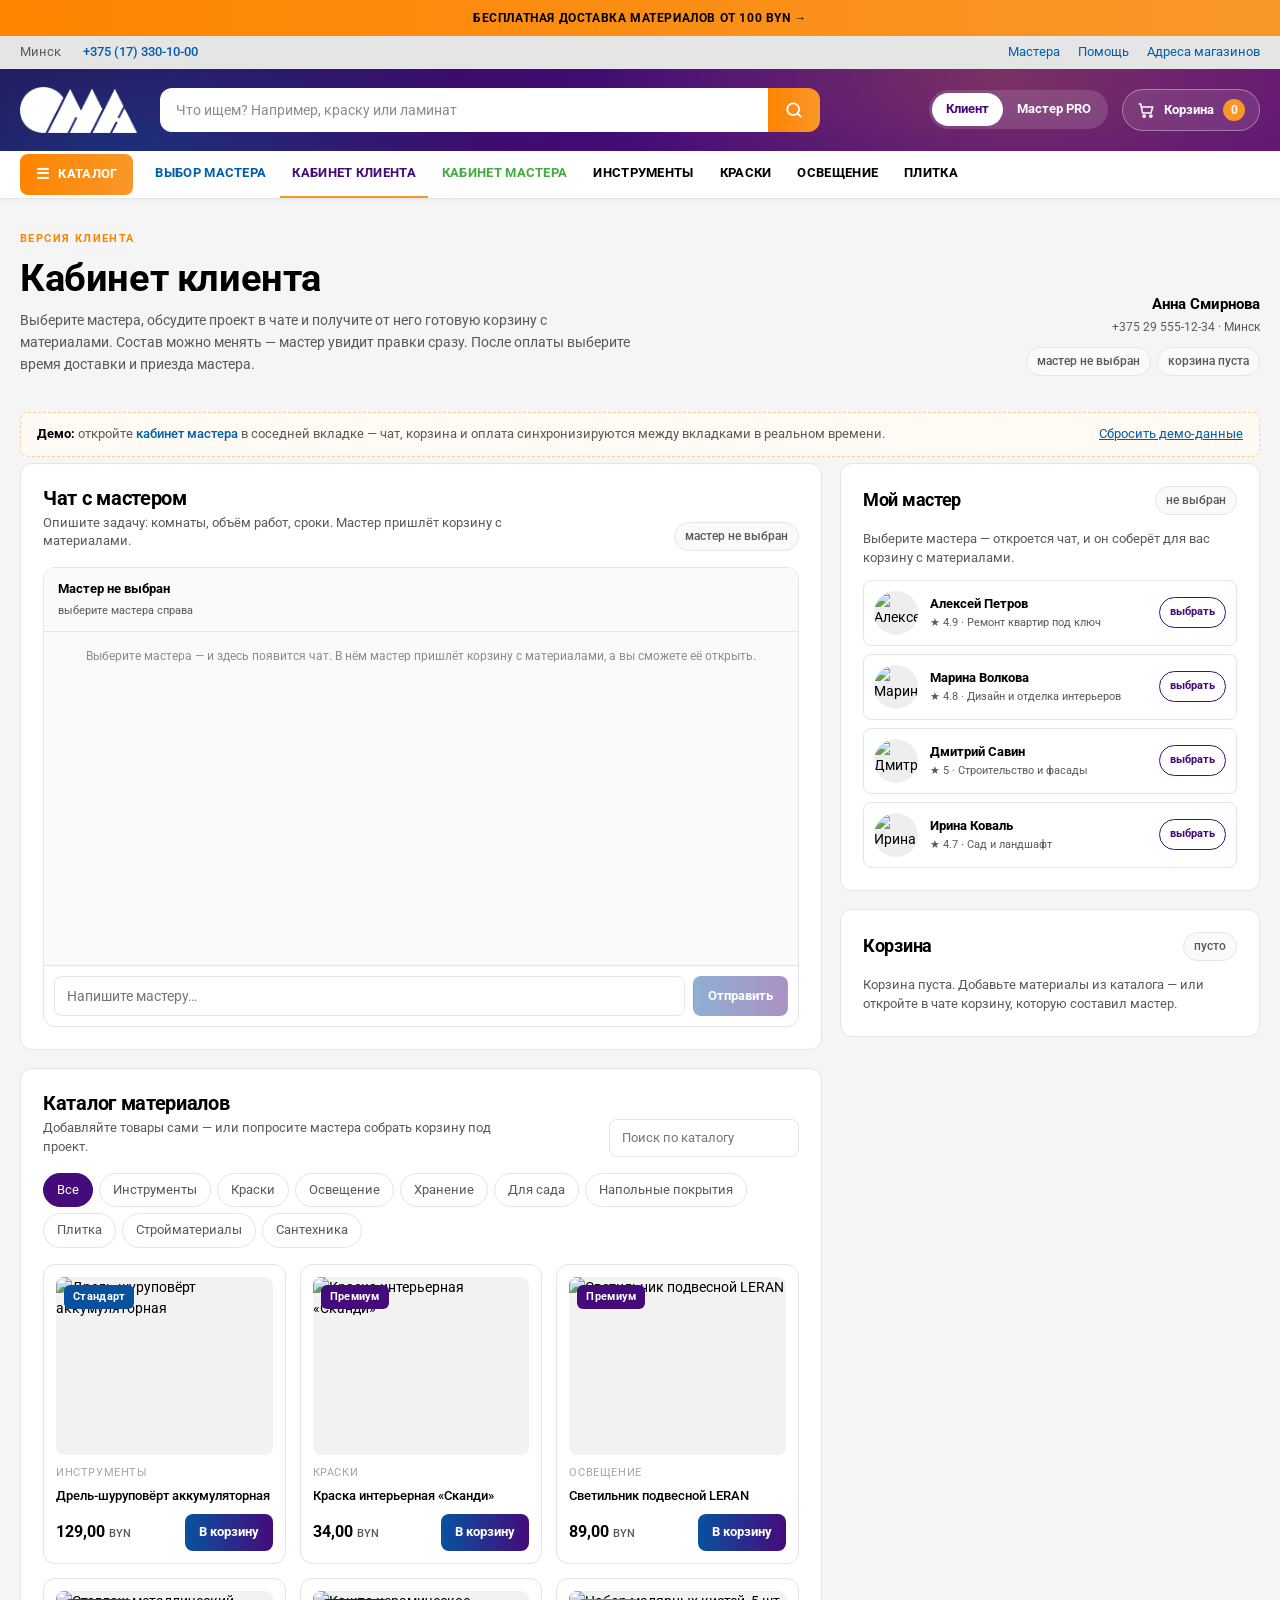
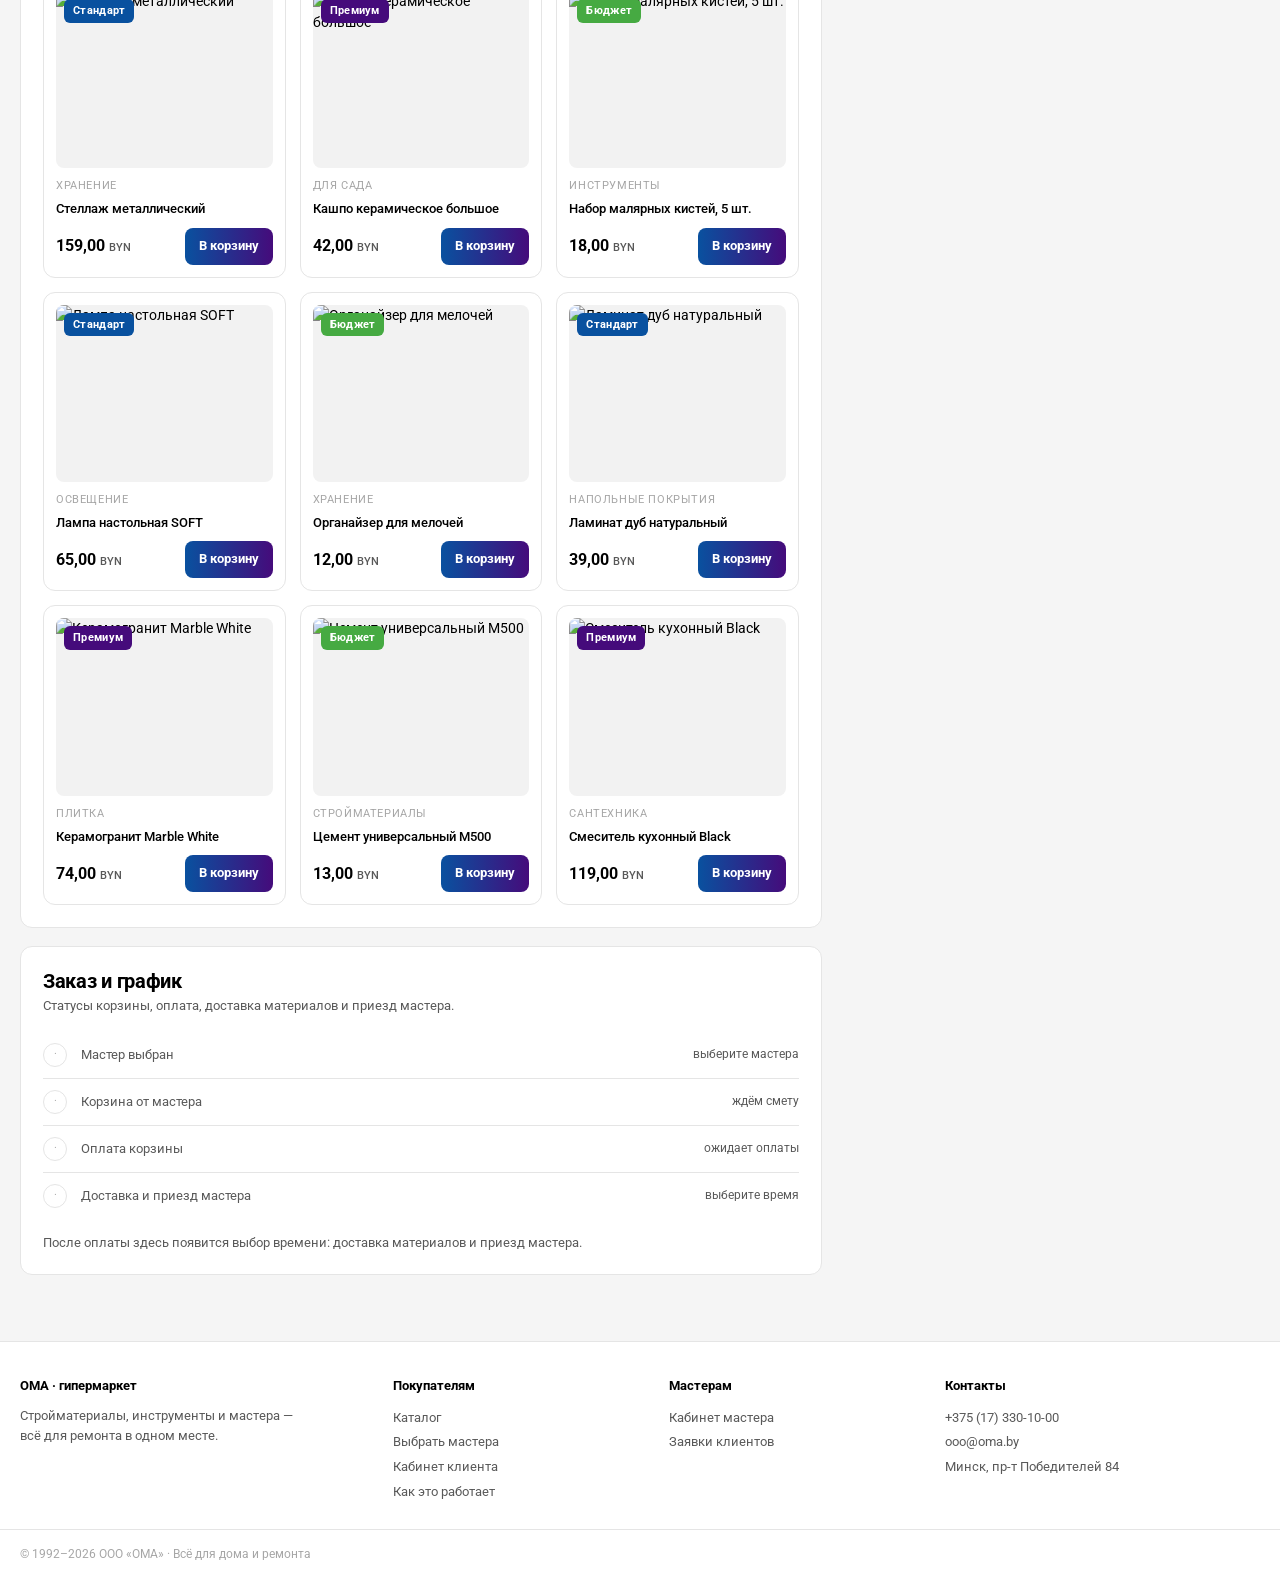
==== client.html @ ee899f6c "Initial commit" ====
<!doctype html>
<html lang="ru">
<head>
  <meta charset="UTF-8">
  <meta name="viewport" content="width=device-width, initial-scale=1.0">
  <title>Кабинет клиента — ОМА</title>
  <link rel="preconnect" href="https://fonts.googleapis.com">
  <link rel="preconnect" href="https://fonts.gstatic.com" crossorigin>
  <link href="https://fonts.googleapis.com/css2?family=Roboto:wght@400;500;700&display=swap" rel="stylesheet">
  <link rel="stylesheet" href="css/styles.css">
  <link rel="stylesheet" href="css/cabinet.css">
  <script defer src="js/data.js"></script>
  <script defer src="js/store.js"></script>
  <script defer src="js/ui.js"></script>
  <script defer src="js/client.js"></script>
</head>
<body data-page="client">
  <div id="site-header"></div>

  <main class="container">
    <section class="cabinet-head">
      <div>
        <span class="eyebrow">Версия клиента</span>
        <h1>Кабинет клиента</h1>
        <p>Выберите мастера, обсудите проект в чате и получите от него готовую корзину с материалами. Состав можно менять — мастер увидит правки сразу. После оплаты выберите время доставки и приезда мастера.</p>
      </div>
      <div class="cabinet-head__side">
        <div class="who">
          <b>Анна Смирнова</b>
          <span id="who-line">+375 29 555-12-34 · Минск</span>
        </div>
        <div class="statusbar" id="statusbar"></div>
      </div>
    </section>

    <div class="demo-bar">
      <span><b>Демо:</b> откройте <a href="master.html" target="_blank" rel="noopener">кабинет мастера</a> в соседней вкладке — чат, корзина и оплата синхронизируются между вкладками в реальном времени.</span>
      <span class="demo-bar__short"><b>Демо:</b> откройте <a href="master.html" target="_blank" rel="noopener">кабинет мастера</a> в соседней вкладке — данные синхронизируются.</span>
      <button class="link-button" id="demo-reset" type="button">Сбросить демо-данные</button>
    </div>

    <div class="cabinet">
      <section class="cabinet__main">
        <article class="panel" id="chat">
          <div class="panel__head">
            <div>
              <h2>Чат с мастером</h2>
              <p class="panel__hint" id="chat-hint">Опишите задачу: комнаты, объём работ, сроки. Мастер пришлёт корзину с материалами.</p>
            </div>
            <span class="chip" id="chat-chip">мастер не выбран</span>
          </div>
          <div class="chat">
            <div class="chat__head" id="chat-head"></div>
            <div class="chat__log" id="chat-log"></div>
            <form class="chat__form" id="chat-form" autocomplete="off">
              <input id="chat-input" placeholder="Напишите мастеру…" aria-label="Сообщение мастеру">
              <button class="button button-dark button--sm" type="submit">Отправить</button>
            </form>
          </div>
        </article>

        <article class="panel" id="catalog">
          <div class="panel__head">
            <div>
              <h2>Каталог материалов</h2>
              <p class="panel__hint">Добавляйте товары сами — или попросите мастера собрать корзину под проект.</p>
            </div>
            <input class="input input--sm" id="catalog-search" placeholder="Поиск по каталогу" aria-label="Поиск по каталогу">
          </div>
          <div class="chips" id="catalog-filters"></div>
          <div class="product-grid product-grid--dense" id="client-catalog"></div>
        </article>

        <article class="panel" id="order">
          <div class="panel__head">
            <div>
              <h2>Заказ и график</h2>
              <p class="panel__hint">Статусы корзины, оплата, доставка материалов и приезд мастера.</p>
            </div>
          </div>
          <div id="order-body"></div>
        </article>
      </section>

      <aside class="cabinet__side">
        <article class="panel" id="master-panel">
          <div class="panel__title"><h2>Мой мастер</h2><span class="chip" id="master-state">не выбран</span></div>
          <div id="master-body"></div>
        </article>

        <article class="panel" id="cart">
          <div class="panel__title"><h2>Корзина</h2><span class="chip" id="cart-chip">пусто</span></div>
          <div id="cart-body"></div>
        </article>
      </aside>
    </div>
  </main>

  <div id="site-footer"></div>
</body>
</html>
---- css/styles.css ----
/* ==========================================================================
   ОМА · базовые стили и компоненты сайта
   Палитра и приёмы — как на oma.by: тёмно-фиолетовая шапка с белым логотипом,
   оранжевые акценты, белые карточки на светлом фоне, Roboto, радиусы 10–12 px.
   ========================================================================== */

:root {
    /* фирменные цвета */
    --orange: #f89728;
    --orange-dark: #ff8400;
    --orange-grad: linear-gradient(90deg, #ff8400 0%, #f89728 100%);
    --purple: #450b7b;
    --purple-soft: #f3edf9;
    --blue: #09519f;
    --blue-link: #005ead;
    --navy: #001a34;
    --green: #46aa42;
    --red: #e31235;
    --primary-grad: linear-gradient(90deg, #09519f 0%, #450b7b 100%);
    --purple-grad: linear-gradient(120deg, #2a1150 0%, #450b7b 55%, #5a1178 100%);

    /* нейтральные */
    --bg: #f5f5f5;
    --surface: #fff;
    --line: #e5e5e5;
    --line-soft: #ededed;
    --text: #000;
    --muted: #595959;
    --muted-2: #a6a6a6;

    /* геометрия */
    --radius: 12px;
    --radius-sm: 8px;
    --radius-pill: 999px;
    --shadow: 0 2px 10px rgba(0, 0, 0, .07);
    --shadow-hover: 0 8px 24px rgba(0, 0, 0, .12);
    --container: 1300px;
}

* { box-sizing: border-box; }
html { scroll-behavior: smooth; }
body {
    margin: 0;
    color: var(--text);
    background: var(--bg);
    font: 14px/1.5 Roboto, "Segoe UI", Arial, Helvetica, sans-serif;
    -webkit-font-smoothing: antialiased;
}
a { color: inherit; text-decoration: none; }
img { max-width: 100%; }
button, input, select, textarea { font: inherit; color: inherit; }
button { cursor: pointer; }
h1, h2, h3, p, figure { margin-top: 0; }
h1 { font-size: clamp(28px, 3.4vw, 40px); line-height: 1.15; letter-spacing: -.4px; margin-bottom: 14px; }
h2 { font-size: 26px; line-height: 1.2; letter-spacing: -.3px; margin-bottom: 8px; }
h3 { font-size: 16px; line-height: 1.3; margin-bottom: 6px; }
small { font-size: 12px; }

.container { max-width: var(--container); margin: 0 auto; padding: 0 20px; }
.eyebrow {
    display: block;
    color: var(--orange-dark);
    font-size: 11px;
    font-weight: 700;
    letter-spacing: 1.4px;
    text-transform: uppercase;
    margin-bottom: 10px;
}
.muted { color: var(--muted); }
.small { font-size: 12px; }
.note { margin: 0; color: var(--muted); font-size: 12.5px; line-height: 1.55; }
.divider { border: 0; border-top: 1px solid var(--line); margin: 18px 0; }

/* ------------------------------------------------------------ кнопки */
.button {
    display: inline-flex;
    align-items: center;
    justify-content: center;
    gap: 8px;
    padding: 12px 20px;
    border: 1px solid transparent;
    border-radius: var(--radius-sm);
    font-size: 14px;
    font-weight: 700;
    line-height: 1.2;
    text-align: center;
    transition: filter .15s, background .15s, border-color .15s, color .15s;
}
.button-dark { color: #fff; background: var(--primary-grad); }
.button-dark:hover { filter: brightness(1.12); }
.button-orange { color: #fff; background: var(--orange-grad); }
.button-orange:hover { filter: brightness(1.06); }
.button-ghost { color: var(--blue-link); background: #fff; border-color: #cfd8e4; }
.button-ghost:hover { border-color: var(--blue-link); }
.button-light { color: var(--purple); background: #fff; border-color: #fff; }
.button-light:hover { background: var(--purple-soft); }
.button[disabled], .button:disabled { opacity: .45; cursor: not-allowed; filter: none; }
.button--wide { display: flex; width: 100%; }
.button--sm { padding: 9px 14px; font-size: 13px; }

/* --------------------------------------------------------- подписи/чипы */
.chip {
    display: inline-flex;
    align-items: center;
    gap: 6px;
    padding: 5px 10px;
    border: 1px solid var(--line);
    border-radius: var(--radius-pill);
    background: #fafafa;
    color: var(--muted);
    font-size: 11.5px;
    font-weight: 500;
    white-space: nowrap;
}
.chip--green { background: #edf7ec; border-color: #cfe8cd; color: #2f6a2b; }
.chip--yellow { background: #fff5e6; border-color: #ffd9a8; color: #9a5a00; }
.chip--dark { background: var(--purple); border-color: var(--purple); color: #fff; }
.chip--opened { background: #eaf1fb; border-color: #c6d8ef; color: #1f4c86; }
.chip--red { background: #fdecef; border-color: #f7c6cf; color: #b00d2b; }

/* ----------------------------------------------------------- переключатель */
.role-switch {
    display: inline-flex;
    padding: 3px;
    border-radius: var(--radius-pill);
    background: rgba(255, 255, 255, .14);
}
.role-switch__item {
    padding: 7px 14px;
    border-radius: var(--radius-pill);
    color: #fff;
    font-size: 12.5px;
    font-weight: 700;
    white-space: nowrap;
}
.role-switch__item:hover { background: rgba(255, 255, 255, .12); }
.role-switch__item.is-active { background: #fff; color: var(--purple); }

/* ==========================================================================
   Шапка
   ========================================================================== */

.promo-strip {
    background: var(--orange-grad);
    color: #000;
    text-align: center;
    font-size: 12px;
    font-weight: 700;
    letter-spacing: .6px;
    text-transform: uppercase;
    padding: 9px 20px;
}
.promo-strip a:hover { text-decoration: underline; }
.promo-strip__full { display: inline; }
.promo-strip__short { display: none; }

.topbar { background: #e5e5e5; color: var(--muted); font-size: 12.5px; }
.topbar__inner {
    max-width: var(--container);
    margin: 0 auto;
    padding: 7px 20px;
    display: flex;
    flex-wrap: wrap;
    align-items: center;
    gap: 10px 22px;
}
.topbar__phone { color: var(--blue-link); font-weight: 500; }
.topbar__links { margin-left: auto; display: flex; flex-wrap: wrap; gap: 18px; }
.topbar__links a { color: var(--blue-link); }
.topbar__links a:hover { text-decoration: underline; }

.header {
    position: sticky;
    top: 0;
    z-index: 30;
    background: var(--purple-grad);
    color: #fff;
}
.header::after {
    content: "";
    position: absolute;
    inset: 0;
    background:
        radial-gradient(600px 220px at 78% 10%, rgba(248, 151, 40, .26), transparent 70%),
        radial-gradient(520px 260px at 10% 110%, rgba(9, 81, 159, .5), transparent 70%);
    pointer-events: none;
}
.header__inner {
    position: relative;
    z-index: 1;
    max-width: var(--container);
    margin: 0 auto;
    padding: 18px 20px;
    display: flex;
    align-items: center;
    gap: 22px;
}
.logo { display: flex; align-items: center; flex: none; }
.logo img { display: block; height: 46px; width: auto; }
.logo:hover { filter: drop-shadow(0 2px 6px rgba(255, 255, 255, .35)); }

.search {
    position: relative;
    display: flex;
    flex: 1;
    min-width: 0;
    max-width: 660px;
    height: 44px;
}
.search input {
    flex: 1;
    min-width: 0;
    height: 100%;
    padding: 0 16px;
    border: 0;
    border-radius: var(--radius) 0 0 var(--radius);
    background: #fff;
    color: var(--text);
    font-size: 14px;
}
.search input::placeholder { color: #8b8b8b; }
.search input:focus { outline: 2px solid rgba(248, 151, 40, .65); outline-offset: -2px; }
.search__btn {
    display: grid;
    place-items: center;
    width: 52px;
    height: 100%;
    border: 0;
    border-radius: 0 var(--radius) var(--radius) 0;
    background: var(--orange-grad);
    color: #fff;
}
.search__btn:hover { filter: brightness(1.05); }
.search__btn svg { width: 20px; height: 20px; }

.header-actions { display: flex; align-items: center; gap: 14px; margin-left: auto; }
.cart-button {
    display: inline-flex;
    align-items: center;
    gap: 9px;
    padding: 9px 14px;
    border: 1px solid rgba(255, 255, 255, .35);
    border-radius: var(--radius-pill);
    background: rgba(255, 255, 255, .1);
    color: #fff;
    font-size: 13px;
    font-weight: 700;
}
.cart-button:hover { background: rgba(255, 255, 255, .2); }
.cart-button svg { width: 18px; height: 18px; }
.cart-button b {
    display: inline-grid;
    place-items: center;
    min-width: 22px;
    height: 22px;
    padding: 0 6px;
    border-radius: var(--radius-pill);
    background: var(--orange);
    color: #fff;
    font-size: 12px;
}

.nav { background: #fff; border-bottom: 1px solid var(--line); box-shadow: 0 2px 6px rgba(0, 0, 0, .04); }
.nav__inner {
    max-width: var(--container);
    margin: 0 auto;
    padding: 0 20px;
    display: flex;
    align-items: center;
    gap: 2px;
    overflow-x: auto;
    scrollbar-width: none;
}
.nav__inner::-webkit-scrollbar { display: none; }
.nav a {
    padding: 13px 12px;
    border-bottom: 2px solid transparent;
    color: var(--text);
    font-size: 12.5px;
    font-weight: 700;
    letter-spacing: .3px;
    text-transform: uppercase;
    white-space: nowrap;
}
.nav a:hover { color: var(--orange-dark); }
.nav a.active { border-color: var(--orange); color: var(--orange-dark); }
.nav__catalog {
    display: inline-flex;
    align-items: center;
    gap: 9px;
    margin-right: 8px;
    padding: 11px 16px !important;
    border: 0 !important;
    border-radius: var(--radius-sm);
    background: var(--orange-grad);
    color: #fff !important;
}
.nav__catalog:hover { filter: brightness(1.06); color: #fff !important; }
.nav__burger { font-size: 15px; line-height: 1; }
.nav__link--blue { color: var(--blue-link) !important; }
.nav__link--purple { color: var(--purple) !important; }
.nav__link--green { color: var(--green) !important; }

/* ==========================================================================
   Главная
   ========================================================================== */

.hero {
    display: grid;
    grid-template-columns: 1.15fr .85fr;
    margin: 26px 0 18px;
    border-radius: var(--radius);
    overflow: hidden;
    background: var(--purple-grad);
    color: #fff;
}
.hero__content { padding: 50px 8% 50px 7%; }
.hero__content .eyebrow { color: var(--orange); }
.hero__content h1 { color: #fff; max-width: 620px; }
.hero__content p { max-width: 540px; color: #ded4ea; font-size: 15px; line-height: 1.65; margin-bottom: 0; }
.hero-actions { display: flex; flex-wrap: wrap; gap: 10px; margin-top: 26px; }
.hero__facts { display: flex; flex-wrap: wrap; gap: 10px 26px; margin: 30px 0 0; padding: 0; list-style: none; }
.hero__facts li { color: #c9b8dd; font-size: 12.5px; }
.hero__facts b { display: block; color: #fff; font-size: 15px; }
.hero__visual {
    position: relative;
    display: grid;
    place-items: center;
    align-content: center;
    gap: 22px;
    padding: 40px;
    background:
        radial-gradient(420px 420px at 62% 32%, rgba(248, 151, 40, .42), transparent 62%),
        radial-gradient(520px 520px at 20% 90%, rgba(9, 81, 159, .72), transparent 65%);
}
.hero__visual::before {
    content: "";
    position: absolute;
    width: 380px;
    height: 380px;
    border: 2px solid rgba(255, 255, 255, .16);
    border-radius: 50%;
}
.hero__visual img { position: relative; width: 190px; filter: drop-shadow(0 8px 30px rgba(0, 0, 0, .35)); }
.hero__visual span {
    position: relative;
    max-width: 280px;
    text-align: center;
    color: #e7ddf2;
    font-size: 12.5px;
    line-height: 1.5;
}

.feature-row { display: grid; grid-template-columns: repeat(3, 1fr); gap: 14px; margin-bottom: 26px; }
.feature-card {
    display: flex;
    align-items: center;
    gap: 14px;
    padding: 18px 20px;
    background: var(--surface);
    border: 1px solid var(--line);
    border-radius: var(--radius);
    transition: box-shadow .18s, border-color .18s, transform .18s;
}
.feature-card:hover { border-color: #d6d6d6; box-shadow: var(--shadow); transform: translateY(-1px); }
.feature-icon {
    display: grid;
    place-items: center;
    width: 42px;
    height: 42px;
    flex: none;
    border-radius: 10px;
    background: #fff3e2;
    color: var(--orange-dark);
    font-size: 19px;
    font-weight: 700;
}
.feature-card b { display: block; font-size: 14px; }
.feature-card small { display: block; margin-top: 3px; color: var(--muted); font-size: 12px; }
.feature-card strong { margin-left: auto; color: var(--purple); font-size: 20px; }

/* --------------------------------------------------------------- каталог */
.catalog-section { padding: 30px 0 40px; }
.section-heading {
    display: flex;
    align-items: flex-end;
    justify-content: space-between;
    gap: 18px;
    margin-bottom: 18px;
}
.section-heading h2 { margin-bottom: 4px; }
.section-heading p { margin: 0; color: var(--muted); font-size: 13px; }
.controls { display: flex; gap: 10px; }
.input, .select {
    height: 42px;
    padding: 0 14px;
    border: 1px solid var(--line);
    border-radius: var(--radius-sm);
    background: #fff;
    font-size: 13.5px;
    outline: 0;
}
.input:focus, .select:focus { border-color: var(--orange); box-shadow: 0 0 0 3px rgba(248, 151, 40, .16); }
.input--sm { height: 38px; padding: 0 12px; font-size: 13px; width: 190px; }

.catalog-layout { display: grid; grid-template-columns: 220px minmax(0, 1fr); gap: 22px; }
.filters {
    align-self: start;
    padding: 18px;
    background: var(--surface);
    border: 1px solid var(--line);
    border-radius: var(--radius);
}
.filters h3 { margin: 18px 0 8px; color: var(--muted); font-size: 11px; letter-spacing: .8px; text-transform: uppercase; }
.filters h3:first-child { margin-top: 0; }
.filter {
    display: block;
    width: 100%;
    padding: 8px 10px;
    border: 0;
    border-radius: var(--radius-sm);
    background: transparent;
    color: var(--muted);
    text-align: left;
    font-size: 13px;
}
.filter:hover { background: #f5f5f5; color: var(--text); }
.filter.active { background: var(--purple-soft); color: var(--purple); font-weight: 700; }
.filter--link { color: var(--blue-link); }

.product-grid { display: grid; grid-template-columns: repeat(auto-fill, minmax(228px, 1fr)); gap: 16px; }
.product-card {
    display: flex;
    flex-direction: column;
    padding: 14px;
    background: var(--surface);
    border: 1px solid var(--line);
    border-radius: var(--radius);
    transition: box-shadow .18s, border-color .18s, transform .18s;
}
.product-card:hover { border-color: #d9d9d9; box-shadow: var(--shadow-hover); transform: translateY(-2px); }
.product-image-wrap { position: relative; display: block; margin-bottom: 10px; }
.product-image {
    display: block;
    width: 100%;
    aspect-ratio: 1 / .82;
    object-fit: cover;
    border-radius: var(--radius-sm);
    background: #f2f2f2;
}
.label {
    position: absolute;
    left: 8px;
    top: 8px;
    padding: 4px 9px;
    border-radius: 6px;
    background: var(--purple);
    color: #fff;
    font-size: 10.5px;
    font-weight: 700;
    letter-spacing: .3px;
}
.label--premium { background: var(--purple); }
.label--standard { background: var(--blue); }
.label--budget { background: var(--green); }
.category { color: var(--muted-2); font-size: 10.5px; letter-spacing: .6px; text-transform: uppercase; }
.product-card h3 { font-size: 14px; font-weight: 500; line-height: 1.35; margin: 6px 0 10px; }
.product-card h3 a:hover { color: var(--blue-link); }
.product-bottom { display: flex; align-items: center; justify-content: space-between; gap: 8px; margin-top: auto; }
.price { font-size: 18px; font-weight: 700; white-space: nowrap; }
.price small { color: var(--muted); font-size: 11px; font-weight: 500; }
.add-button {
    padding: 9px 14px;
    border: 0;
    border-radius: var(--radius-sm);
    background: var(--primary-grad);
    color: #fff;
    font-size: 12.5px;
    font-weight: 700;
    white-space: nowrap;
    transition: filter .15s;
}
.add-button:hover { filter: brightness(1.12); }
.add-button[disabled] { opacity: .45; cursor: not-allowed; }

/* --------------------------------------------------------- карточка товара */
.detail { padding: 26px 0 50px; }
.detail-crumbs { color: var(--muted); font-size: 12.5px; margin-bottom: 18px; }
.detail-crumbs a { color: var(--blue-link); }
.detail-grid { display: grid; grid-template-columns: 1fr 1fr; gap: 28px; align-items: start; }
.detail-image { width: 100%; aspect-ratio: 1 / .82; object-fit: cover; border-radius: var(--radius); background: #eee; }
.detail-info {
    padding: 26px;
    background: var(--surface);
    border: 1px solid var(--line);
    border-radius: var(--radius);
}
.detail-info h1 { font-size: clamp(24px, 3vw, 32px); margin: 8px 0 12px; }
.detail-info .price { display: block; font-size: 28px; margin-bottom: 18px; }
.detail-description { color: var(--muted); line-height: 1.65; margin-bottom: 20px; }
.specs { display: grid; grid-template-columns: 1fr 1fr; gap: 0 20px; margin: 0 0 22px; border-top: 1px solid var(--line); }
.specs div { padding: 11px 0; border-bottom: 1px solid var(--line); font-size: 13px; }
.specs span { display: block; color: var(--muted-2); font-size: 11px; margin-bottom: 3px; }
.detail-actions { display: flex; gap: 10px; }
.detail-actions .button { flex: 1; }
.detail-note { margin: 16px 0 0; font-size: 13px; color: var(--muted); }
.detail-note a { color: var(--blue-link); font-weight: 700; }
.related { margin-top: 40px; }
.related h2 { margin-bottom: 16px; }

/* -------------------------------------------------------------- мастера */
.page-intro { padding: 34px 0 24px; max-width: 760px; }
.page-intro p { color: var(--muted); line-height: 1.6; font-size: 14.5px; }
.master-layout { display: grid; grid-template-columns: minmax(0, 1fr) 340px; gap: 20px; padding-bottom: 50px; align-items: start; }
.master-grid { display: grid; grid-template-columns: repeat(2, minmax(0, 1fr)); gap: 16px; }
.master-card {
    display: flex;
    flex-direction: column;
    padding: 20px;
    background: var(--surface);
    border: 1px solid var(--line);
    border-radius: var(--radius);
    transition: box-shadow .18s, border-color .18s;
}
.master-card:hover { box-shadow: var(--shadow); }
.master-card--selected { border-color: var(--orange); box-shadow: 0 0 0 2px rgba(248, 151, 40, .18); }
.master-top { display: flex; gap: 14px; align-items: center; }
.avatar { width: 62px; height: 62px; border-radius: 50%; object-fit: cover; background: #eee; }
.master-card h3 { margin: 0 0 3px; font-size: 16px; }
.rating { color: var(--orange-dark); font-weight: 700; font-size: 13px; }
.master-card p { color: var(--muted); font-size: 13px; line-height: 1.5; margin: 14px 0; }
.master-tags { display: flex; flex-wrap: wrap; gap: 6px; margin-bottom: 16px; }
.master-tags span { padding: 4px 9px; border-radius: var(--radius-pill); background: #f5f5f5; color: var(--muted); font-size: 11px; }
.master-card__cta { margin-top: auto; }

.estimate-panel {
    position: sticky;
    top: 100px;
    align-self: start;
    padding: 22px;
    border-radius: var(--radius);
    background: var(--purple-grad);
    color: #fff;
}
.estimate-panel h2 { font-size: 20px; color: #fff; }
.estimate-panel h3 { font-size: 12px; letter-spacing: .8px; text-transform: uppercase; color: #c9b8dd; }
.estimate-empty { color: #cdbfdf; font-size: 12.5px; line-height: 1.55; }
.estimate-row { display: flex; justify-content: space-between; gap: 12px; padding: 10px 0; border-top: 1px solid rgba(255, 255, 255, .16); font-size: 13px; }
.estimate-total { display: flex; justify-content: space-between; padding-top: 14px; margin-top: 6px; border-top: 2px solid var(--orange); font-weight: 700; }
.estimate-actions { display: grid; gap: 8px; margin-top: 18px; }
.remove { border: 0; background: none; color: #ffb4b4; font-size: 12px; }

/* --------------------------------------------------- блоки главной внизу */
.steps-band { padding: 14px 0 34px; }
.steps { display: grid; grid-template-columns: repeat(4, 1fr); gap: 14px; }
.step {
    padding: 22px 20px;
    background: var(--surface);
    border: 1px solid var(--line);
    border-radius: var(--radius);
}
.step h3 { font-size: 15px; margin: 12px 0 6px; }
.step p { margin: 0; color: var(--muted); font-size: 12.5px; line-height: 1.55; }
.step__num {
    display: inline-grid;
    place-items: center;
    width: 30px;
    height: 30px;
    border-radius: 50%;
    background: #fff3e2;
    color: var(--orange-dark);
    font-weight: 700;
    font-size: 13px;
}
.roles-band { display: grid; grid-template-columns: 1fr 1fr; gap: 16px; padding-bottom: 50px; }
.role-card {
    display: block;
    padding: 30px;
    border: 1px solid var(--line);
    border-radius: var(--radius);
    background: var(--surface);
    transition: box-shadow .18s, transform .18s;
}
.role-card:hover { box-shadow: var(--shadow-hover); transform: translateY(-2px); }
.role-card h2 { margin: 6px 0 10px; }
.role-card p { max-width: 420px; color: var(--muted); line-height: 1.6; margin-bottom: 14px; }
.role-card__cta { display: inline-flex; align-items: center; gap: 6px; color: var(--orange-dark); font-size: 13px; font-weight: 700; }
.role-card--master { background: var(--purple-grad); border-color: transparent; color: #fff; }
.role-card--master .eyebrow { color: var(--orange); }
.role-card--master p { color: #d9cdea; }
.role-card--master .role-card__cta { color: #ffc987; }

/* ------------------------------------------------------------------ подвал */
.footer { position: relative; z-index: 10; margin-top: 20px; padding: 34px 0 22px; background: #fff; border-top: 1px solid var(--line); }
.footer__grid {
    max-width: var(--container);
    margin: 0 auto 24px;
    padding: 0 20px;
    display: grid;
    grid-template-columns: 1.4fr 1fr 1fr 1.3fr;
    gap: 26px 34px;
}
.footer__grid b { display: block; margin-bottom: 10px; font-size: 13px; }
.footer__grid a, .footer__grid span { display: block; padding: 3px 0; color: var(--muted); font-size: 12.5px; }
.footer__grid a:hover { color: var(--blue-link); }
.footer__grid p { margin: 0; max-width: 280px; color: var(--muted); font-size: 12.5px; line-height: 1.6; }
.footer__note {
    max-width: var(--container);
    margin: 0 auto;
    padding: 16px 20px 0;
    border-top: 1px solid var(--line);
    color: var(--muted-2);
    font-size: 11.5px;
}

/* ------------------------------------------------------- выдвижная корзина */
.modal-backdrop { position: fixed; inset: 0; z-index: 50; background: rgba(0, 0, 0, .45); }
.cart {
    position: fixed;
    right: 0;
    top: 0;
    z-index: 51;
    width: min(420px, 100%);
    height: 100%;
    display: flex;
    flex-direction: column;
    padding: 22px;
    background: #fff;
}
.cart-head { display: flex; align-items: center; justify-content: space-between; padding-bottom: 14px; border-bottom: 1px solid var(--line); }
.cart-head h2 { margin: 0; font-size: 18px; }
.cart-head button { border: 0; background: none; color: var(--muted); font-size: 24px; line-height: 1; }
.cart-items { flex: 1; overflow: auto; }
.cart-item { display: grid; grid-template-columns: 56px minmax(0, 1fr) auto; gap: 12px; padding: 14px 0; border-bottom: 1px solid var(--line); align-items: start; }
.cart-item img { width: 56px; height: 56px; object-fit: cover; border-radius: var(--radius-sm); }
.cart-item p { margin: 0 0 4px; font-size: 13px; }
.cart-total { display: flex; align-items: baseline; justify-content: space-between; padding-top: 16px; border-top: 1px solid var(--line); font-size: 15px; }
.cart-total span:last-child { font-size: 20px; font-weight: 700; }
.cart-checkout { margin-top: 14px; }
.empty { padding: 26px 18px; border-radius: var(--radius); background: #f5f5f5; color: var(--muted); text-align: center; font-size: 13px; }

/* --------------------------------------------------------------- адаптив */
@media (max-width: 1100px) {
    .hero { grid-template-columns: 1fr; }
    .hero__visual { min-height: 260px; }
    .master-layout { grid-template-columns: 1fr; }
    .estimate-panel { position: static; }
    .steps { grid-template-columns: 1fr 1fr; }
    .roles-band { grid-template-columns: 1fr; }
    .footer__grid { grid-template-columns: 1fr 1fr; }
}
@media (max-width: 850px) {
    .header__inner { flex-wrap: wrap; padding: 12px 16px; gap: 10px 12px; }
    .search { order: 3; flex-basis: 100%; max-width: none; width: 100%; }
    .header-actions { margin-left: auto; }
    .catalog-layout { grid-template-columns: 1fr; }
    .detail-grid { grid-template-columns: 1fr; }
    .section-heading { flex-direction: column; align-items: stretch; }
    .controls > * { flex: 1; min-width: 0; }
    .master-grid { grid-template-columns: 1fr; }
    .hero__content { padding: 34px 24px; }
    .hero__visual { min-height: 200px; padding: 24px; }
    .hero__visual::before { width: 240px; height: 240px; }
    .footer__grid { grid-template-columns: 1fr 1fr; }
}
@media (max-width: 560px) {
    :root { --radius: 10px; }
    .container { padding: 0 16px; }
    .promo-strip { font-size: 10.5px; letter-spacing: .3px; padding: 8px 10px; }
    .promo-strip__full { display: none; }
    .promo-strip__short { display: inline; }
    .topbar__inner { padding: 6px 16px; gap: 8px 14px; }
    .topbar__links { display: none; }
    /* на телефоне шапка не липнет, липким остаётся только меню */
    .header { position: relative; }
    .header__inner { padding: 10px 16px; gap: 8px 10px; }
    .logo img { height: 28px; }
    .header-actions { gap: 8px; }
    .cart-button { padding: 8px 10px; }
    .cart-button span { display: none; }
    .cart-button svg { width: 17px; height: 17px; }
    .role-switch__item { padding: 6px 9px; font-size: 11px; }
    .search { order: 3; flex-basis: 100%; height: 40px; }
    .nav { position: sticky; top: 0; z-index: 25; }
    .nav__inner { padding: 0 12px; gap: 0; }
    .nav a { padding: 11px 10px; font-size: 11.5px; }
    .nav__catalog { padding: 9px 12px !important; margin-right: 4px; }
    .nav__burger { font-size: 14px; }

    .hero { margin: 14px 0 10px; }
    .hero__content { padding: 26px 18px; }
    .hero__content h1 { font-size: 27px; }
    .hero__content p { font-size: 13.5px; line-height: 1.55; }
    .hero__visual { display: none; }
    .hero-actions { display: grid; gap: 8px; margin-top: 20px; }
    .hero-actions .button { width: 100%; }
    .hero__facts { gap: 10px 18px; margin-top: 20px; }
    .hero__facts b { font-size: 14px; }

    .feature-row { grid-template-columns: 1fr; gap: 10px; }
    .feature-card { padding: 14px 16px; }
    .feature-icon { width: 38px; height: 38px; }
    .section-heading h2 { font-size: 22px; }
    .controls { flex-direction: column; }
    .input, .select { width: 100%; }
    .catalog-section { padding: 20px 0 26px; }
    .filters { padding: 14px; }
    .steps { grid-template-columns: 1fr; gap: 10px; }
    .step { padding: 18px 16px; }
    .roles-band { gap: 12px; }
    .role-card { padding: 22px 18px; }
    .role-card h2 { font-size: 22px; }

    .product-grid { grid-template-columns: 1fr 1fr; gap: 10px; }
    .product-card { padding: 10px; }
    .product-card h3 { font-size: 12.5px; }
    .product-bottom { flex-direction: column; align-items: flex-start; gap: 8px; }
    .add-button { width: 100%; }

    .page-intro { padding: 22px 0 14px; }
    .page-intro h1 { font-size: 30px; }
    .page-intro p { font-size: 13.5px; }
    .master-card { padding: 16px; }
    .estimate-panel { padding: 18px; }

    .detail { padding: 16px 0 36px; }
    .detail-image { aspect-ratio: 1 / 1; }
    .detail-info { padding: 16px; }
    .specs { grid-template-columns: 1fr; }
    .detail-actions { flex-direction: column; }
    .related { margin-top: 26px; }
    .related h2 { font-size: 20px; }

    .footer { padding: 26px 0 18px; }
    .footer__grid { grid-template-columns: 1fr; gap: 18px; }
    .cart { padding: 16px; }
}

/* очень узкие экраны (iPhone SE и подобные) */
@media (max-width: 380px) {
    .header__inner { gap: 8px; padding: 9px 12px; }
    /* логотип и корзина в одной строке, переключатель версий — под ними */
    .header-actions { display: contents; }
    .logo { order: 1; }
    .cart-button { order: 2; margin-left: auto; }
    .role-switch { order: 3; align-self: flex-start; }
    .search { order: 4; }
    .logo img { height: 26px; }
    .role-switch { padding: 2px; }
    .role-switch__item { padding: 5px 7px; font-size: 10px; }
    .cart-button { padding: 7px 8px; gap: 6px; }
    .cart-button b { min-width: 20px; height: 20px; font-size: 11px; }
    .search { height: 38px; }
    .search input { font-size: 12.5px; padding: 0 12px; }
    .search__btn { width: 44px; }
    .nav a { padding: 10px 8px; font-size: 11px; }
    .nav__catalog { padding: 8px 10px !important; }
    .container { padding: 0 12px; }
    .hero__content { padding: 22px 14px; }
    .hero__content h1 { font-size: 24px; }
    .hero__content p { font-size: 13px; }
    .panel__head h2 { font-size: 22px; }
    .cabinet-head h1 { font-size: 24px; }
    .product-grid { gap: 8px; }
    .product-card { padding: 8px; }
    .product-card h3 { font-size: 12px; }
    .add-button { font-size: 11.5px; padding: 8px 10px; }
    .chip { font-size: 10.5px; padding: 4px 8px; }
}
---- css/cabinet.css ----
/* ==========================================================================
   ОМА · кабинеты клиента и мастера
   Стиль oma.by: белые карточки с радиусом 12 px, фиолетовые акценты,
   оранжевые действия, чипы-пилюли, Roboto.
   ========================================================================== */

/* ---------------------------------------------------------- статус кабинета */
.cabinet-head {
    display: grid;
    grid-template-columns: minmax(0, 1fr) auto;
    align-items: end;
    gap: 18px;
    padding: 32px 0 20px;
}
.cabinet-head h1 { margin: 0 0 8px; font-size: clamp(28px, 3.2vw, 38px); }
.cabinet-head p { margin: 0; max-width: 620px; color: var(--muted); font-size: 14px; line-height: 1.6; }
.cabinet-head__side { display: flex; flex-direction: column; align-items: flex-end; gap: 10px; }
.who { text-align: right; }
.who b { display: block; font-size: 15px; }
.who span { color: var(--muted); font-size: 12px; }
.statusbar { display: flex; flex-wrap: wrap; gap: 6px; justify-content: flex-end; }

/* --------------------------------------------------------------- каркас */
.cabinet {
    display: grid;
    grid-template-columns: minmax(0, 1fr) 420px;
    gap: 18px;
    padding: 6px 0 46px;
    align-items: start;
}
.cabinet__main, .cabinet__side { display: grid; gap: 18px; min-width: 0; }
/* правая колонка вровень с чатом и в обычном потоке — скроллится вместе со страницей */
.cabinet__side { align-content: start; }

.panel {
    padding: 22px;
    background: var(--surface);
    border: 1px solid var(--line);
    border-radius: var(--radius);
}
.panel__head {
    display: flex;
    flex-wrap: wrap;
    align-items: flex-end;
    justify-content: space-between;
    gap: 12px;
    margin-bottom: 16px;
}
.panel__head h2 { margin: 0 0 4px; font-size: 20px; }
.panel__hint { margin: 0; max-width: 460px; color: var(--muted); font-size: 12.5px; line-height: 1.5; }
.panel__title { display: flex; align-items: center; justify-content: space-between; gap: 10px; margin-bottom: 14px; }
.panel__title h2, .panel__title h3 { margin: 0; font-size: 18px; }
.empty--pad { padding: 22px 14px; }
.is-flashing { outline: 2px solid var(--orange); outline-offset: 3px; transition: outline-color .2s; }

/* --------------------------------------------------------- демо-подсказка */
.demo-bar {
    display: flex;
    flex-wrap: wrap;
    align-items: center;
    justify-content: space-between;
    gap: 8px 18px;
    margin-top: 16px;
    padding: 12px 16px;
    border: 1px dashed #ffcf9b;
    border-radius: var(--radius-sm);
    background: #fffaf3;
    color: var(--muted);
    font-size: 12.5px;
    line-height: 1.5;
}
.demo-bar > span { flex: 1 1 420px; min-width: 0; }
.demo-bar__short { display: none; }
.demo-bar b { color: var(--text); }
.demo-bar a { color: var(--blue-link); font-weight: 500; }
.link-button {
    padding: 0;
    border: 0;
    background: none;
    color: var(--blue-link);
    font-size: 12.5px;
    text-decoration: underline;
    cursor: pointer;
}

/* --------------------------------------------------------------- каталог */
.chips { display: flex; flex-wrap: wrap; gap: 6px; margin-bottom: 16px; }
.chip-filter {
    padding: 7px 13px;
    border: 1px solid var(--line);
    border-radius: var(--radius-pill);
    background: #fff;
    color: var(--muted);
    font-size: 12.5px;
}
.chip-filter:hover { border-color: #cfcfcf; color: var(--text); }
.chip-filter.is-active { border-color: var(--purple); background: var(--purple); color: #fff; }
.product-grid--dense { grid-template-columns: repeat(3, minmax(0, 1fr)); gap: 14px; }
.product-grid--dense .product-card { padding: 12px; }
.product-grid--dense .product-card h3 { font-size: 13px; }
.product-grid--dense .price { font-size: 16px; }

/* --------------------------------------------------------------- корзина */
.cart-lines { display: grid; }
.cart-line {
    display: grid;
    grid-template-columns: 58px minmax(0, 1fr) auto;
    gap: 12px;
    padding: 13px 0;
    border-bottom: 1px solid var(--line);
    align-items: start;
}
.cart-line:last-child { border-bottom: 0; }
.cart-line img { width: 58px; height: 58px; object-fit: cover; border-radius: var(--radius-sm); background: #f2f2f2; }
.cart-line__name { margin: 0 0 6px; font-size: 13px; font-weight: 500; line-height: 1.35; }
.cart-line__meta { display: flex; flex-wrap: wrap; align-items: center; gap: 6px; }
.cart-line__sum { font-size: 13px; font-weight: 700; white-space: nowrap; text-align: right; }
.cart-line__del {
    padding: 3px 0;
    border: 0;
    background: none;
    color: #b3261e;
    font-size: 11.5px;
    text-decoration: underline;
}
.from-badge {
    display: inline-flex;
    align-items: center;
    gap: 4px;
    padding: 3px 9px;
    border: 1px solid #dcccf0;
    border-radius: var(--radius-pill);
    background: var(--purple-soft);
    color: var(--purple);
    font-size: 10.5px;
    font-weight: 500;
}
.qty { display: inline-flex; align-items: center; border: 1px solid var(--line); border-radius: var(--radius-sm); background: #fff; overflow: hidden; }
.qty button { width: 30px; height: 30px; border: 0; background: none; color: var(--text); font-size: 16px; line-height: 1; }
.qty button:hover { background: #f5f5f5; }
.qty span { min-width: 26px; text-align: center; font-size: 12.5px; font-weight: 700; }
.qty--sm button { width: 26px; height: 26px; font-size: 14px; }
.qty--sm span { min-width: 22px; font-size: 12px; }
.cart-total-row {
    display: flex;
    align-items: baseline;
    justify-content: space-between;
    gap: 12px;
    margin-top: 16px;
    padding-top: 14px;
    border-top: 1px solid var(--line);
}
.cart-total-row span:first-child { color: var(--muted); font-size: 13px; }
.cart-total-row b { font-size: 22px; }
.cart-hint { margin: 10px 0 0; color: var(--muted); font-size: 11.5px; line-height: 1.5; }
.pay-box { display: grid; gap: 10px; margin-top: 16px; }

.paid-banner {
    display: flex;
    align-items: center;
    gap: 10px;
    margin-top: 16px;
    padding: 12px 14px;
    border: 1px solid #cfe8cd;
    border-radius: var(--radius-sm);
    background: #edf7ec;
    color: #2f6a2b;
    font-size: 13px;
    font-weight: 700;
}
.check {
    display: inline-grid;
    place-items: center;
    width: 20px;
    height: 20px;
    flex: none;
    position: relative;
    overflow: hidden;
    border-radius: 50%;
    background: var(--green);
    font-size: 0;
    line-height: 0;
}
.check::after {
    content: "";
    width: 5px;
    height: 9px;
    margin: -2px 0 0 -1px;
    border: solid #fff;
    border-width: 0 2px 2px 0;
    transform: rotate(45deg);
}

/* ------------------------------------------------------- время и слоты */
.slot-group { margin-top: 18px; }
.slot-group__title {
    margin-bottom: 8px;
    color: var(--muted);
    font-size: 11px;
    font-weight: 700;
    letter-spacing: 1px;
    text-transform: uppercase;
}
.slots { display: flex; flex-wrap: wrap; gap: 6px; }
.slot {
    padding: 9px 12px;
    border: 1px solid var(--line);
    border-radius: var(--radius-sm);
    background: #fff;
    color: var(--text);
    font-size: 12.5px;
}
.slot:hover { border-color: var(--purple); }
.slot.is-active { border-color: var(--purple); background: var(--purple); color: #fff; }
.slot:disabled { opacity: .45; cursor: not-allowed; }
.schedule {
    display: grid;
    gap: 8px;
    margin-top: 18px;
    padding-top: 16px;
    border-top: 1px solid var(--line);
}
.schedule__row { display: flex; align-items: baseline; justify-content: space-between; gap: 12px; font-size: 13px; }
.schedule__row span { color: var(--muted); font-size: 12px; }
.schedule__row b { text-align: right; }

/* ---------------------------------------------------------- статусы/шаги */
.timeline { display: grid; }
.timeline__row {
    display: grid;
    grid-template-columns: 26px minmax(0, 1fr) auto;
    gap: 12px;
    align-items: center;
    padding: 11px 0;
    border-bottom: 1px solid var(--line);
    font-size: 13px;
}
.timeline__row:last-child { border-bottom: 0; }
.timeline__mark {
    display: grid;
    place-items: center;
    width: 24px;
    height: 24px;
    border: 1px solid var(--line);
    border-radius: 50%;
    background: #fff;
    color: var(--muted-2);
    font-size: 11px;
}
.timeline__row.is-done .timeline__mark { border-color: var(--green); background: var(--green); color: #fff; }
.timeline__row.is-done .timeline__label { font-weight: 700; }
.timeline__row.is-wait .timeline__label { color: var(--muted); }
.timeline__when { color: var(--muted); font-size: 11.5px; text-align: right; }

.status {
    display: inline-flex;
    align-items: center;
    gap: 5px;
    padding: 4px 10px;
    border: 1px solid var(--line);
    border-radius: var(--radius-pill);
    background: #fafafa;
    color: var(--muted);
    font-size: 11px;
    font-weight: 700;
    white-space: nowrap;
}
.status--draft { background: #f5f5f5; }
.status--shared { background: #fff5e6; border-color: #ffd9a8; color: #9a5a00; }
.status--opened { background: #eaf1fb; border-color: #c6d8ef; color: #1f4c86; }
.status--paid { background: #edf7ec; border-color: #cfe8cd; color: #2f6a2b; }
.status--wait { background: #fff; color: var(--muted); }

/* ---------------------------------------------------------- выбор мастера */
.pick-list { display: grid; gap: 8px; }
.pick {
    display: grid;
    grid-template-columns: 44px minmax(0, 1fr) auto;
    gap: 12px;
    align-items: center;
    padding: 10px;
    border: 1px solid var(--line);
    border-radius: var(--radius-sm);
    background: #fff;
    text-align: left;
    cursor: pointer;
}
.pick:hover { border-color: var(--purple); box-shadow: var(--shadow); }
.pick img { width: 44px; height: 44px; border-radius: 50%; object-fit: cover; background: #eee; }
.pick b { display: block; font-size: 13px; }
.pick small { display: block; margin-top: 2px; color: var(--muted); font-size: 11px; }
.pick__cta {
    padding: 6px 10px;
    border: 1px solid var(--purple);
    border-radius: var(--radius-pill);
    color: var(--purple);
    font-size: 11px;
    font-weight: 700;
    white-space: nowrap;
}
.pick--active { border-color: var(--purple); background: var(--purple-soft); }
.master-now { display: flex; align-items: center; gap: 12px; }
.master-now img { width: 54px; height: 54px; border-radius: 50%; object-fit: cover; background: #eee; }
.master-now b { display: block; font-size: 15px; }
.master-now small { color: var(--muted); font-size: 12px; }

/* ------------------------------------------------------------------- чат */
.chat {
    display: flex;
    flex-direction: column;
    height: 460px;
    border: 1px solid var(--line);
    border-radius: var(--radius);
    background: #fff;
    overflow: hidden;
}
.chat__head {
    display: flex;
    align-items: center;
    gap: 10px;
    padding: 11px 14px;
    border-bottom: 1px solid var(--line);
    background: #fafafa;
}
.chat__head img { width: 34px; height: 34px; border-radius: 50%; object-fit: cover; background: #eee; }
.chat__head b { display: block; font-size: 13px; }
.chat__head small { color: var(--muted); font-size: 11px; }
.chat__log {
    flex: 1;
    display: flex;
    flex-direction: column;
    gap: 9px;
    padding: 14px;
    overflow-y: auto;
    background: #fafafa;
    scroll-behavior: smooth;
}
.chat__form { display: flex; gap: 8px; padding: 10px; border-top: 1px solid var(--line); }
.chat__form input {
    flex: 1;
    min-width: 0;
    height: 40px;
    padding: 0 12px;
    border: 1px solid var(--line);
    border-radius: var(--radius-sm);
    background: #fff;
}
.chat__form input:focus { outline: 0; border-color: var(--orange); box-shadow: 0 0 0 3px rgba(248, 151, 40, .16); }

.msg {
    max-width: 86%;
    padding: 10px 12px;
    border: 1px solid var(--line);
    border-radius: 12px;
    background: #fff;
    font-size: 13px;
    line-height: 1.45;
}
.msg__meta { display: block; margin-top: 5px; color: var(--muted-2); font-size: 10.5px; }
.msg--mine { margin-left: auto; border-color: #dcccf0; background: var(--purple-soft); }
.msg--system {
    align-self: center;
    max-width: 100%;
    padding: 2px 8px;
    border: 0;
    background: transparent;
    color: #8b8b8b;
    font-size: 11.5px;
    text-align: center;
    line-height: 1.45;
}
.msg--cart { align-self: stretch; max-width: 100%; padding: 0; border: 0; background: transparent; }
.chat-cart {
    padding: 14px;
    border: 1px solid #dcccf0;
    border-radius: var(--radius-sm);
    background: #fff;
}
.chat-cart__kicker {
    display: block;
    margin-bottom: 6px;
    color: var(--purple);
    font-size: 10px;
    font-weight: 700;
    letter-spacing: 1px;
    text-transform: uppercase;
}
.chat-cart__title { display: block; margin-bottom: 4px; font-size: 14px; font-weight: 700; }
.chat-cart__meta { display: block; margin-bottom: 10px; color: var(--muted); font-size: 12px; }
.chat-cart__actions { display: flex; flex-wrap: wrap; gap: 8px; align-items: center; }

/* ---------------------------------------------------- живая корзина мастера */
.live {
    display: inline-flex;
    align-items: center;
    gap: 6px;
    color: #2f6a2b;
    font-size: 11px;
    font-weight: 700;
    letter-spacing: .6px;
    text-transform: uppercase;
}
.live__dot { width: 8px; height: 8px; border-radius: 50%; background: var(--green); animation: pulse 1.8s infinite; }
@keyframes pulse {
    0%, 100% { box-shadow: 0 0 0 0 rgba(70, 170, 66, .45); }
    50% { box-shadow: 0 0 0 6px rgba(70, 170, 66, 0); }
}
.live__time { color: var(--muted); font-weight: 400; letter-spacing: 0; text-transform: none; }
.flash { animation: flash-row 1.1s ease-out; }
@keyframes flash-row { from { background: #fff5e6; } to { background: transparent; } }

/* -------------------------------------------------------- кабинет мастера */
.master-bar {
    display: flex;
    flex-wrap: wrap;
    align-items: center;
    gap: 14px;
    padding: 16px 18px;
    border-radius: var(--radius);
    background: var(--purple-grad);
    color: #fff;
}
.master-bar__avatar { width: 46px; height: 46px; border-radius: 50%; object-fit: cover; background: #eee; }
.master-bar b { display: block; font-size: 14px; }
.master-bar small { display: block; color: #d5c7e6; font-size: 11.5px; }
.master-bar__right { display: flex; align-items: center; gap: 10px; margin-left: auto; }
.master-bar .select { border-color: rgba(255, 255, 255, .35); background: rgba(255, 255, 255, .12); color: #fff; }
.master-bar .select option { color: #000; }

.builder { display: grid; }
.builder-line {
    display: grid;
    grid-template-columns: minmax(0, 1fr) auto auto;
    gap: 10px;
    align-items: center;
    padding: 10px 0;
    border-bottom: 1px solid var(--line);
    font-size: 13px;
}
.builder-line:last-child { border-bottom: 0; }
.builder-line__name { min-width: 0; overflow: hidden; text-overflow: ellipsis; }
.builder-line__sum { font-size: 12.5px; font-weight: 700; white-space: nowrap; }
.builder__total {
    display: flex;
    align-items: baseline;
    justify-content: space-between;
    margin-top: 14px;
    padding-top: 12px;
    border-top: 1px solid var(--line);
    font-size: 13px;
}
.builder__total b { font-size: 21px; }

.mini-catalog { display: grid; gap: 8px; max-height: 340px; padding-right: 4px; overflow-y: auto; }
.mini-row {
    display: grid;
    grid-template-columns: 38px minmax(0, 1fr) auto;
    gap: 10px;
    align-items: center;
    padding: 8px;
    border: 1px solid var(--line);
    border-radius: var(--radius-sm);
    background: #fff;
}
.mini-row:hover { border-color: #d6d6d6; }
.mini-row img { width: 38px; height: 38px; border-radius: 6px; object-fit: cover; background: #f2f2f2; }
.mini-row b { display: block; font-size: 12px; font-weight: 500; line-height: 1.3; }
.mini-row small { display: block; color: var(--muted); font-size: 11px; line-height: 1.35; }
.mini-row__price { color: var(--text) !important; font-weight: 700; font-size: 11.5px !important; }
.mini-row__add {
    width: 30px;
    height: 30px;
    border: 0;
    border-radius: var(--radius-sm);
    background: var(--primary-grad);
    color: #fff;
    font-size: 16px;
    font-weight: 700;
    line-height: 1;
}
.mini-row__add:hover { filter: brightness(1.12); }
.mini-row__add:disabled { opacity: .4; cursor: not-allowed; }

.orders { display: grid; gap: 10px; }
.order-card {
    padding: 14px;
    border: 1px solid var(--line);
    border-radius: var(--radius-sm);
    background: #fff;
}
.order-card--live { border-color: #cfe8cd; background: #fbfdfb; }
.order-card__top { display: flex; flex-wrap: wrap; align-items: center; justify-content: space-between; gap: 8px; margin-bottom: 8px; }
.order-card__top b { font-size: 13px; }
.order-card__items { display: grid; gap: 5px; margin: 8px 0; }
.order-card__item { display: flex; justify-content: space-between; gap: 10px; color: var(--muted); font-size: 12px; }
.order-card__total {
    display: flex;
    justify-content: space-between;
    margin-top: 4px;
    padding-top: 8px;
    border-top: 1px solid var(--line);
    font-size: 13px;
    font-weight: 700;
}
.order-card__foot { display: flex; flex-wrap: wrap; gap: 8px; align-items: center; margin-top: 10px; }
.order-card__schedule {
    display: grid;
    gap: 4px;
    margin-top: 10px;
    padding-top: 10px;
    border-top: 1px dashed var(--line);
    font-size: 12px;
}
.order-card__schedule span { color: var(--muted); }

/* ------------------------------------------------------------------ тосты */
#toast-host {
    position: fixed;
    left: 20px;
    bottom: 20px;
    z-index: 60;
    display: flex;
    flex-direction: column;
    gap: 8px;
    max-width: min(360px, calc(100vw - 40px));
}
.toast {
    padding: 13px 16px;
    border-radius: 10px;
    background: var(--navy);
    color: #fff;
    font-size: 13px;
    box-shadow: 0 12px 30px rgba(0, 0, 0, .28);
    animation: toast-in .18s ease-out;
}
.toast--warn { background: #8c2f1d; }
.toast.is-leaving { opacity: 0; transform: translateY(6px); transition: .25s; }
@keyframes toast-in { from { opacity: 0; transform: translateY(8px); } to { opacity: 1; transform: none; } }

/* --------------------------------------------------------------- адаптив */
/* --------------------------------------------------------------- адаптив */
@media (max-width: 1100px) {
    .cabinet { grid-template-columns: minmax(0, 1fr); }
    .cabinet > .panel { min-width: 0; }
    .cabinet-head { grid-template-columns: 1fr; align-items: start; }
    .product-grid--dense { grid-template-columns: repeat(2, minmax(0, 1fr)); }

    /* на узких экранах панели идут в один поток: чат → мастер → корзина → каталог */
    .cabinet__main, .cabinet__side { display: contents; }
    body[data-page="client"] #chat { order: 1; }
    body[data-page="client"] #master-panel { order: 2; }
    body[data-page="client"] #cart { order: 3; }
    body[data-page="client"] #catalog { order: 4; }
    body[data-page="client"] #order { order: 5; }

    body[data-page="master"] #chat { order: 1; }
    body[data-page="master"] #builder { order: 2; }
    body[data-page="master"] #catalog { order: 3; }
    body[data-page="master"] #live-cart { order: 4; }
    body[data-page="master"] #orders { order: 5; }
}
@media (max-width: 850px) {
    .cabinet-head { padding: 18px 0 14px; }
    .cabinet-head__side { align-items: flex-start; }
    .who { text-align: left; }
    .statusbar { justify-content: flex-start; }
    .panel { padding: 16px; }
    .chat { height: 62vh; min-height: 360px; max-height: 520px; }
    .cabinet-head p { font-size: 13px; line-height: 1.55; }
}
@media (max-width: 560px) {
    .product-grid--dense { grid-template-columns: 1fr 1fr; gap: 10px; }
    .cabinet { padding: 4px 0 36px; gap: 14px; }
    .cabinet-head h1 { font-size: 26px; }
    .cabinet-head p { display: none; }
    .panel { padding: 14px; }
    .panel__head { gap: 8px; margin-bottom: 12px; }
    .panel__head h2 { font-size: 18px; }
    .panel__hint { font-size: 12px; }
    .demo-bar { padding: 10px 12px; font-size: 11.5px; line-height: 1.45; }
    .demo-bar > span { display: none; }
    .demo-bar > .demo-bar__short { display: inline; flex: 1 1 100%; }
    .chat { height: 58vh; min-height: 320px; max-height: 460px; }
    .chat__head small { font-size: 10.5px; }
    .msg { max-width: 92%; font-size: 12.5px; }
    .chat-cart { padding: 12px; }
    .cart-line { grid-template-columns: 48px minmax(0, 1fr) auto; gap: 10px; }
    .cart-line img { width: 48px; height: 48px; }
    .cart-line__name { font-size: 12.5px; }
    .cart-total-row b { font-size: 19px; }
    .paid-banner { font-size: 12px; }
    .slots { gap: 5px; }
    .slot { padding: 8px 10px; font-size: 11.5px; }
    .timeline__row { grid-template-columns: 22px minmax(0, 1fr); row-gap: 2px; }
    .timeline__when { grid-column: 2; text-align: left; }
    .schedule__row { font-size: 12.5px; }
    .master-bar { padding: 14px; gap: 12px; }
    .master-bar__right { width: 100%; margin-left: 0; flex-wrap: wrap; gap: 8px; }
    .master-bar__right > label { display: none; }
    .master-bar__right .select { flex: 1; min-width: 0; }
    .master-bar__right .button { flex: none; }
    .builder-line { grid-template-columns: minmax(0, 1fr) auto; }
    .builder-line__sum { display: none; }
    .mini-catalog { max-height: 300px; }
    .order-card__schedule { font-size: 11.5px; }
    .toast { font-size: 12px; padding: 11px 14px; }
    #toast-host { left: 12px; right: 12px; bottom: 12px; max-width: none; }
}
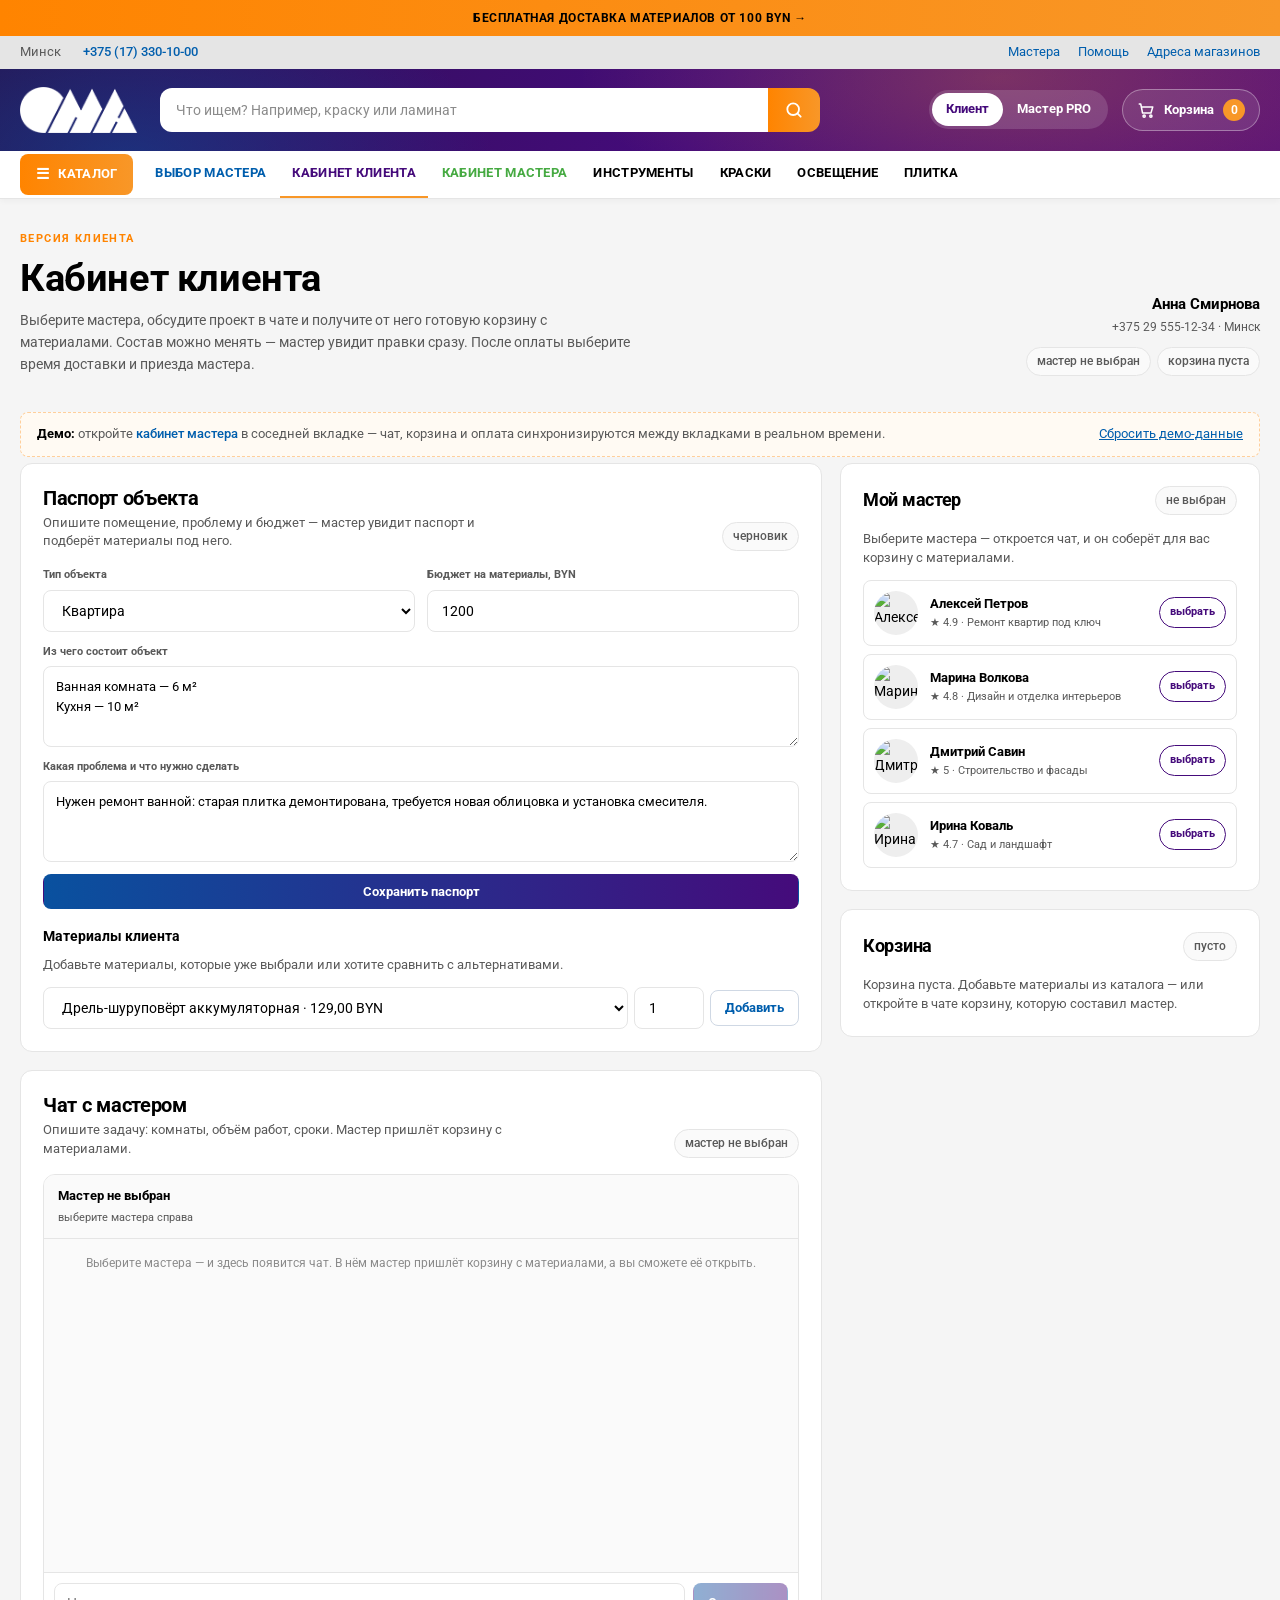
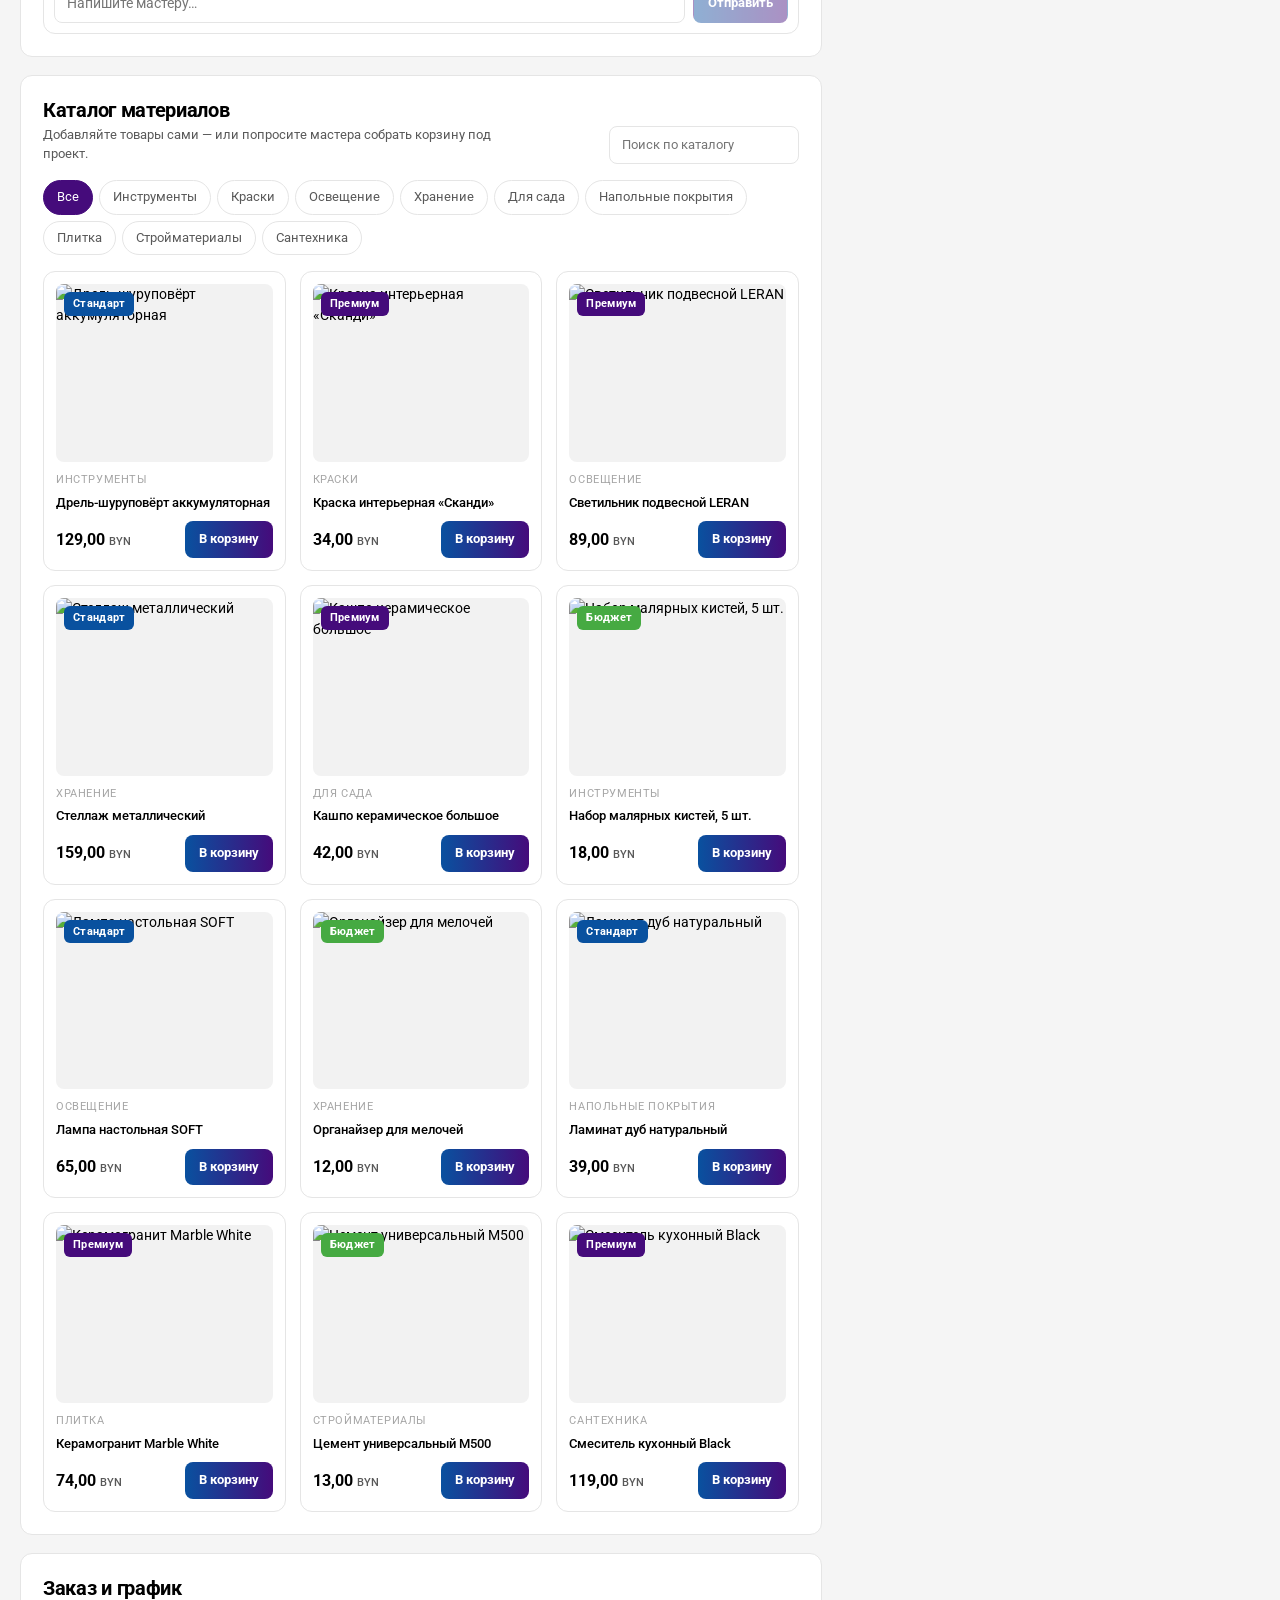
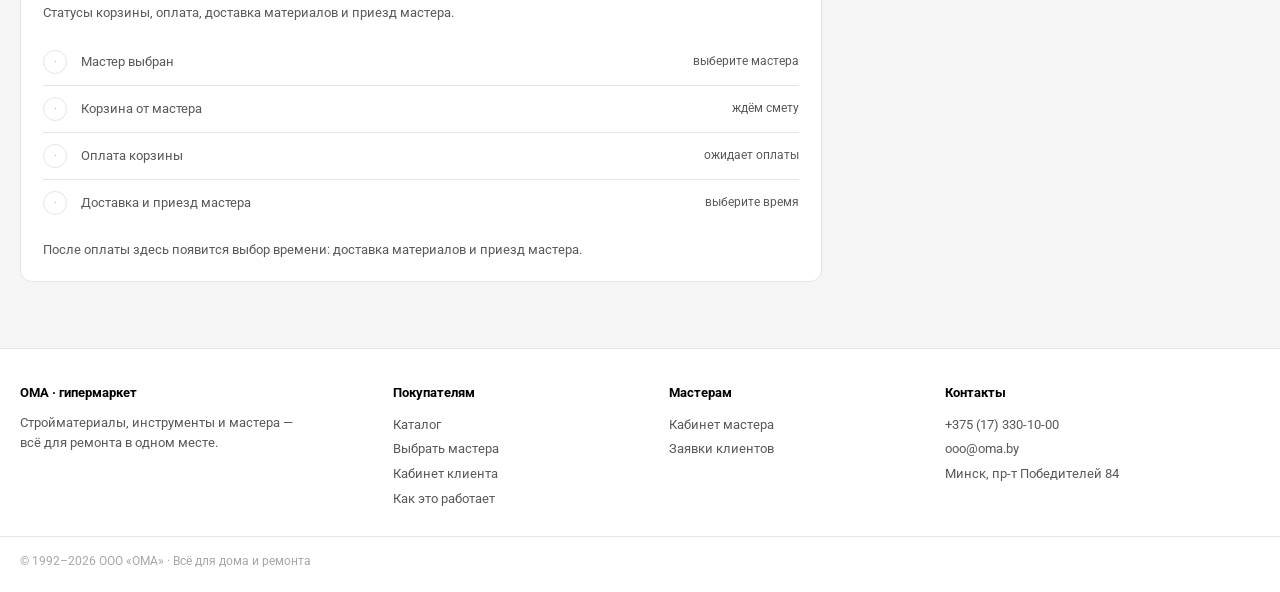
==== commit a94f4027: "123" ====
--- a/client.html
+++ b/client.html
@@ -41,6 +41,21 @@
 
     <div class="cabinet">
       <section class="cabinet__main">
+        <article class="panel passport" id="object-passport">
+          <div class="panel__head">
+            <div>
+              <h2>Паспорт объекта</h2>
+              <p class="panel__hint">Опишите помещение, проблему и бюджет — мастер увидит паспорт и подберёт материалы под него.</p>
+            </div>
+            <div class="panel__tools">
+              <span class="chip" id="passport-state">черновик</span>
+              <button class="link-button passport__toggle" type="button" data-passport-toggle aria-expanded="false">заполнить</button>
+            </div>
+          </div>
+          <div class="passport__bar" id="passport-bar"></div>
+          <div class="passport__body" id="passport-body"></div>
+        </article>
+
         <article class="panel" id="chat">
           <div class="panel__head">
             <div>
--- a/css/styles.css
+++ b/css/styles.css
@@ -739,11 +739,11 @@
 /* очень узкие экраны (iPhone SE и подобные) */
 @media (max-width: 380px) {
     .header__inner { gap: 8px; padding: 9px 12px; }
-    /* логотип и корзина в одной строке, переключатель версий — под ними */
+    /* логотип, переключатель версий и корзина в одной строке */
     .header-actions { display: contents; }
     .logo { order: 1; }
-    .cart-button { order: 2; margin-left: auto; }
-    .role-switch { order: 3; align-self: flex-start; }
+    .role-switch { order: 2; align-self: center; }
+    .cart-button { order: 3; margin-left: auto; }
     .search { order: 4; }
     .logo img { height: 26px; }
     .role-switch { padding: 2px; }
--- a/css/cabinet.css
+++ b/css/cabinet.css
@@ -52,6 +52,68 @@
 .panel__title h2, .panel__title h3 { margin: 0; font-size: 18px; }
 .empty--pad { padding: 22px 14px; }
 .is-flashing { outline: 2px solid var(--orange); outline-offset: 3px; transition: outline-color .2s; }
+
+/* --------------------------------------------------------- паспорт объекта */
+.panel__tools { display: flex; flex-wrap: wrap; align-items: center; gap: 10px; }
+.passport__toggle { display: none; }
+.passport__bar { display: none; }
+.passport__row { display: grid; grid-template-columns: repeat(3, minmax(0, 1fr)); gap: 8px; }
+.passport__stat { padding: 8px 10px; border-radius: var(--radius-sm); background: var(--purple-soft); }
+.passport__stat span { display: block; color: var(--muted); font-size: 10.5px; }
+.passport__stat b { display: block; margin-top: 2px; font-size: 13px; }
+
+.passport-form { display: grid; gap: 12px; }
+.passport-form label { display: grid; gap: 6px; }
+.passport-form label > span { color: var(--muted); font-size: 11px; font-weight: 700; }
+.form-grid { display: grid; grid-template-columns: 1fr 1fr; gap: 12px; }
+.textarea {
+    width: 100%;
+    min-height: 78px;
+    padding: 10px 12px;
+    border: 1px solid var(--line);
+    border-radius: var(--radius-sm);
+    background: #fff;
+    color: var(--text);
+    font: inherit;
+    font-size: 13px;
+    resize: vertical;
+}
+.textarea:focus { outline: 0; border-color: var(--orange); box-shadow: 0 0 0 3px rgba(248, 151, 40, .16); }
+
+.passport-materials { display: grid; gap: 8px; margin-top: 18px; }
+.passport-materials h3 { margin: 0 0 2px; font-size: 14px; }
+.passport-materials__list { display: grid; gap: 8px; }
+.passport-material, .master-material {
+    display: grid;
+    gap: 8px;
+    padding: 11px 12px;
+    border: 1px solid var(--line);
+    border-radius: var(--radius-sm);
+    background: #fff;
+}
+.passport-material { grid-template-columns: minmax(0, 1fr) auto; align-items: center; }
+.passport-material b, .master-material b { display: block; font-size: 13px; }
+.passport-material small, .master-material small { display: block; margin-top: 3px; color: var(--muted); font-size: 11px; }
+.passport-add { display: grid; grid-template-columns: minmax(0, 1fr) 70px auto; gap: 6px; align-items: center; margin-top: 4px; }
+.passport-summary { display: grid; grid-template-columns: 1fr 1fr; gap: 10px; }
+.passport-summary > div { padding: 10px 12px; border-radius: var(--radius-sm); background: var(--purple-soft); }
+.passport-summary span, .passport-detail > b { display: block; color: var(--muted); font-size: 11px; }
+.passport-summary b { display: block; margin-top: 3px; font-size: 14px; }
+.passport-detail { margin-top: 14px; }
+.passport-detail p { margin: 4px 0 0; font-size: 13px; line-height: 1.5; white-space: pre-line; }
+
+.master-material { grid-template-columns: minmax(0, 1fr) auto; align-items: center; }
+.master-material .material-alternatives, .master-material > .note { grid-column: 1 / -1; }
+.material-alternatives {
+    display: flex;
+    flex-wrap: wrap;
+    align-items: center;
+    gap: 6px 10px;
+    padding-top: 6px;
+    border-top: 1px solid var(--line);
+}
+.material-alternatives span { color: var(--muted); font-size: 11px; }
+.material-alternatives .link-button { font-size: 11px; text-align: left; }
 
 /* --------------------------------------------------------- демо-подсказка */
 .demo-bar {
@@ -545,19 +607,21 @@
     .cabinet-head { grid-template-columns: 1fr; align-items: start; }
     .product-grid--dense { grid-template-columns: repeat(2, minmax(0, 1fr)); }
 
-    /* на узких экранах панели идут в один поток: чат → мастер → корзина → каталог */
+    /* на узких экранах панели идут в один поток: паспорт → чат → мастер → корзина → каталог */
     .cabinet__main, .cabinet__side { display: contents; }
-    body[data-page="client"] #chat { order: 1; }
-    body[data-page="client"] #master-panel { order: 2; }
-    body[data-page="client"] #cart { order: 3; }
-    body[data-page="client"] #catalog { order: 4; }
-    body[data-page="client"] #order { order: 5; }
-
-    body[data-page="master"] #chat { order: 1; }
-    body[data-page="master"] #builder { order: 2; }
-    body[data-page="master"] #catalog { order: 3; }
-    body[data-page="master"] #live-cart { order: 4; }
-    body[data-page="master"] #orders { order: 5; }
+    body[data-page="client"] #object-passport { order: 1; }
+    body[data-page="client"] #chat { order: 2; }
+    body[data-page="client"] #master-panel { order: 3; }
+    body[data-page="client"] #cart { order: 4; }
+    body[data-page="client"] #catalog { order: 5; }
+    body[data-page="client"] #order { order: 6; }
+
+    body[data-page="master"] #object-passport { order: 1; }
+    body[data-page="master"] #chat { order: 2; }
+    body[data-page="master"] #builder { order: 3; }
+    body[data-page="master"] #catalog { order: 4; }
+    body[data-page="master"] #live-cart { order: 5; }
+    body[data-page="master"] #orders { order: 6; }
 }
 @media (max-width: 850px) {
     .cabinet-head { padding: 18px 0 14px; }
@@ -569,6 +633,24 @@
     .cabinet-head p { font-size: 13px; line-height: 1.55; }
 }
 @media (max-width: 560px) {
+    /* паспорт на телефоне — свёрнутая карточка-аккордеон */
+    .passport__toggle { display: inline; }
+    .passport__bar { display: block; margin-bottom: 4px; }
+    .passport__body { display: none; }
+    .passport.is-open .passport__body { display: block; }
+    .passport.is-open .passport__bar { display: none; }
+    .panel__tools { width: 100%; justify-content: space-between; }
+    .passport-form { gap: 10px; }
+    .form-grid { grid-template-columns: 1fr; gap: 10px; }
+    .textarea { min-height: 66px; font-size: 12.5px; padding: 9px 11px; }
+    .passport-add { grid-template-columns: minmax(0, 1fr) 64px; }
+    .passport-add .button { grid-column: 1 / -1; }
+    .passport-summary { gap: 8px; }
+    .passport-detail { margin-top: 12px; }
+    .master-material { grid-template-columns: 1fr; }
+    .master-material .button { width: 100%; }
+    .passport-material b, .master-material b { font-size: 12.5px; }
+
     .product-grid--dense { grid-template-columns: 1fr 1fr; gap: 10px; }
     .cabinet { padding: 4px 0 36px; gap: 14px; }
     .cabinet-head h1 { font-size: 26px; }
